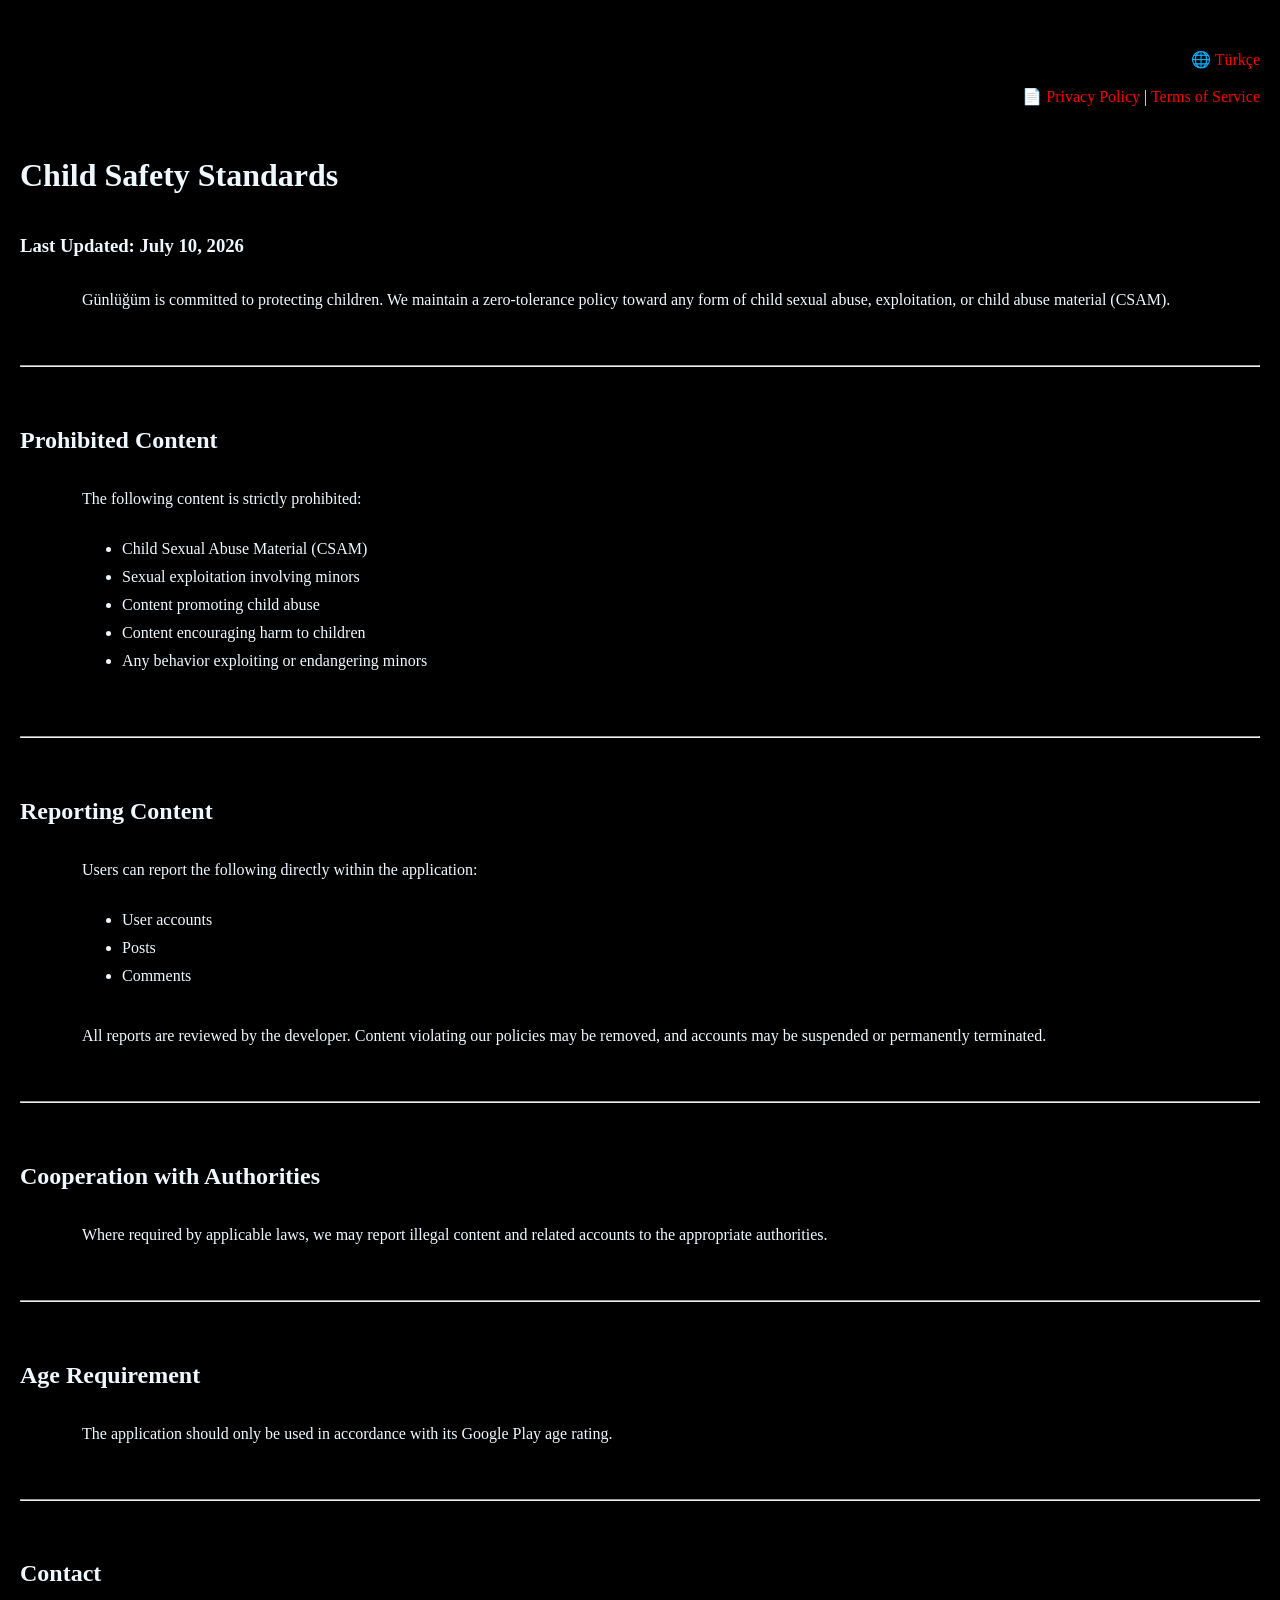
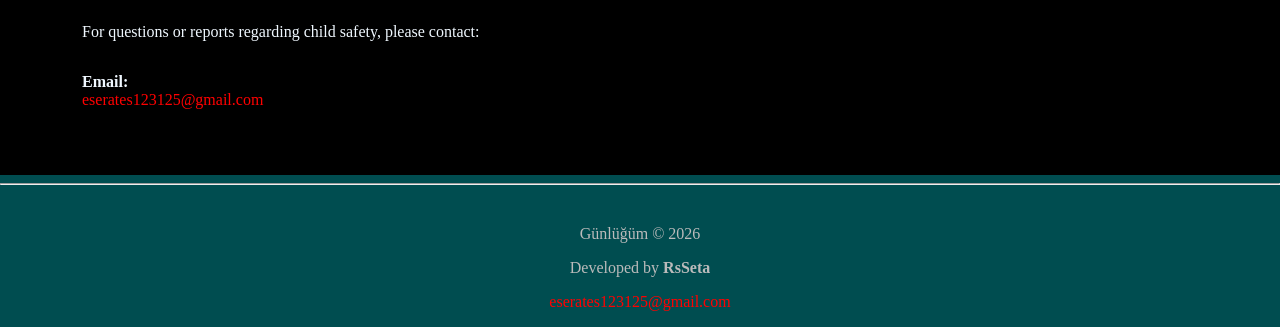
==== child-safety-en.html @ dbfee6cd "Child Safety & Footers" ====
<!DOCTYPE html>
<html lang="en">

<head>
    <meta charset="UTF-8">
    <meta name="viewport" content="width=device-width, initial-scale=1.0">
    <link rel="stylesheet" href="style.css">
    <link rel="icon" href="images/logo.png" type="image/x-icon">
    <title>Child Safety Standards - Günlüğüm</title>
</head>

<body>

<div class="privacy_background">

    <div style="text-align:right; margin-bottom:30px;">
        🌐 <a href="child-safety.html">Türkçe</a>
        <br><br>
        📄
        <a href="privacy-en.html">Privacy Policy</a> |
        <a href="terms-en.html">Terms of Service</a>
    </div>

    <h1>Child Safety Standards</h1>

    <h3>Last Updated: July 10, 2026</h3>

    <p>
        Günlüğüm is committed to protecting children.
        We maintain a zero-tolerance policy toward any form of child sexual
        abuse, exploitation, or child abuse material (CSAM).
    </p>

    <hr>

    <h2>Prohibited Content</h2>

    <p>The following content is strictly prohibited:</p>

    <ul>
        <li>Child Sexual Abuse Material (CSAM)</li>
        <li>Sexual exploitation involving minors</li>
        <li>Content promoting child abuse</li>
        <li>Content encouraging harm to children</li>
        <li>Any behavior exploiting or endangering minors</li>
    </ul>

    <hr>

    <h2>Reporting Content</h2>

    <p>
        Users can report the following directly within the application:
    </p>

    <ul>
        <li>User accounts</li>
        <li>Posts</li>
        <li>Comments</li>
    </ul>

    <p>
        All reports are reviewed by the developer.
        Content violating our policies may be removed, and accounts may be
        suspended or permanently terminated.
    </p>

    <hr>

    <h2>Cooperation with Authorities</h2>

    <p>
        Where required by applicable laws, we may report illegal content and
        related accounts to the appropriate authorities.
    </p>

    <hr>

    <h2>Age Requirement</h2>

    <p>
        The application should only be used in accordance with its Google Play
        age rating.
    </p>

    <hr>

    <h2>Contact</h2>

    <p>
        For questions or reports regarding child safety, please contact:
    </p>

    <p>
        <strong>Email:</strong><br>
        <a href="mailto:eserates123125@gmail.com">
            eserates123125@gmail.com
        </a>
    </p>

</div>

<footer>
    <hr>

<div style="text-align:center; margin-top:40px; color:#bbb;">

    <p>
        Günlüğüm © 2026
    </p>

    <p>
        Developed by <strong>RsSeta</strong>
    </p>

    <p>
        <a href="mailto:eserates123125@gmail.com">
            eserates123125@gmail.com
        </a>
    </p>

</div>
</footer>

</body>
</html>
---- style.css ----
html, body {
    margin: 0;
    padding: 0;
    box-sizing: border-box;
    scrollbar-width: none;
    color: aliceblue;
}

body{
    background-color: rgb(0, 77, 80);
}

/* --- NAV --- */

nav{
    width: 100%;
    display: flex;
    justify-content: space-around;
    position: fixed;
    top: 0;
    backdrop-filter: blur(2px);
    z-index: 10;
    background: rgba(255, 255, 255, 0.2);
    border: 1px solid rgba(255, 255, 255, 0.4);
    box-shadow: 0 8px 32px rgba(0, 0, 0, 0.25);
    backdrop-filter: blur(12px);
    -webkit-backdrop-filter: blur(12px);
}

nav a{
    text-decoration: none;
    color: rgba(255, 255, 255);
    font-size: 20px;
    padding: 20px;
    font-family:'Franklin Gothic Medium', 'Arial Narrow', Arial, sans-serif;
    cursor: pointer;
    transition: all 0.3s ease;
}


/* Container */

.container div{
    height: 100vh;
    width: 100vw;
}

/* --- Bir --- */
.bir{   
    background: linear-gradient(#067bbe, rgb(72, 137, 191));
    display: flex;
    justify-content: center;
    align-items: center;
}
/* Orta Div */
.bir .anadiv{
    display: flex;
    flex-direction: column;
    justify-content: center;
    align-items: center;
    gap: 20px;
    /* background-color: rgba(255, 0, 0, 0.100); */
    height: 40%;
    width: 30%;
    color: white;
    /* border-radius: 2%;
    box-shadow: 10px black;
    backdrop-filter: blur(10px);
    -webkit-backdrop-filter: blur(10px); */
}

.anadiv div {
    height: 60px;
    width: 60px;
    border-radius: 10px;
    display: flex;
    justify-content: center;
    align-items: center;
    font-size: larger;
    font-weight: bold;
    gap: 20px;
    width: 50%;
    font-size: large;
    cursor: pointer;
}

.anadiv .icon{
    font-size: 26px;
}

.anadiv .youtube{
    background-color: red;
    width: fit-content;
    height: 5%;
    
    padding: 20px;
    transition: all 0.3s ease;
}

.anadiv .instagram{
    background: linear-gradient(to right, #ff512f, #dd2476);
    width: fit-content;
    height: 5%;
    padding: 20px;
    transition: all 0.3s ease;
}

.anadiv .tiktok{
    background-color: black;
    width: fit-content;
    height: 5%;
    padding: 20px;
    transition: all 0.3s ease;
}

.anadiv .kick{
    background: rgb(0, 253, 97);
    color: black;
    width: fit-content;
    height: 5%;
    padding: 20px;
    transition: all 0.3s ease;
}

.youtube:hover, .instagram:hover, .tiktok:hover, .kick:hover {
    transform: scale(1.1);
}

/* --- iki --- */

.iki{
    background: linear-gradient(rgb(72, 137, 191), rgb(17, 91, 161));
    display: flex;
    justify-content: center;
}

.myDiary {
    width: 260px;
    border: 1px solid #ddd;
    border-radius: 12px;
    padding: 12px;
    box-sizing: border-box;
    text-align: center;
    overflow: hidden;
}

/* Başlık */
.myDiary p {
    margin: 0 0 10px;
    font-weight: 600;
}

/* Görsel alanı */
.myDiary img {
    width: 100%;
    height: 160px;
    object-fit: cover; /* taşanı keser */
    border-radius: 8px;
    display: block;
}

/* Buton */
.myDiary button {
    margin-top: 12px;
    width: 100%;
    padding: 10px;
    border: none;
    border-radius: 8px;
    background: #007bff;
    color: #fff;
    cursor: pointer;
    font-weight: 500;
    transition: all 0.3s ease-in-out;
}

.myDiary button:hover {
    background: #0056b3;
}

/* --- uc --- */

.uc{
    background: linear-gradient(rgb(17, 91, 161), #4210a0);
    display: flex;
    justify-content: center;
    align-items: center;
}

.privacy_background{
    background-color: black;
    min-height: 100vh;
    display: flex;
    flex-direction: column;
    left: 10px;
    margin: 0 auto;
    text-align: left;
    padding: 50px 20px;
}

.privacy_background p,
.privacy_background ul{
    margin-left: 5%;
}

.privacy_background li{
    margin-bottom: 10px;
}

.privacy_background hr{
    margin: 40px 0;
}

a{
    text-decoration: none;
    color: red;
}
@media (max-width: 768px) {
    .anadiv {
        
        font-size: smaller;
    }

    .anadiv div{
        gap: 15px;
    }
}
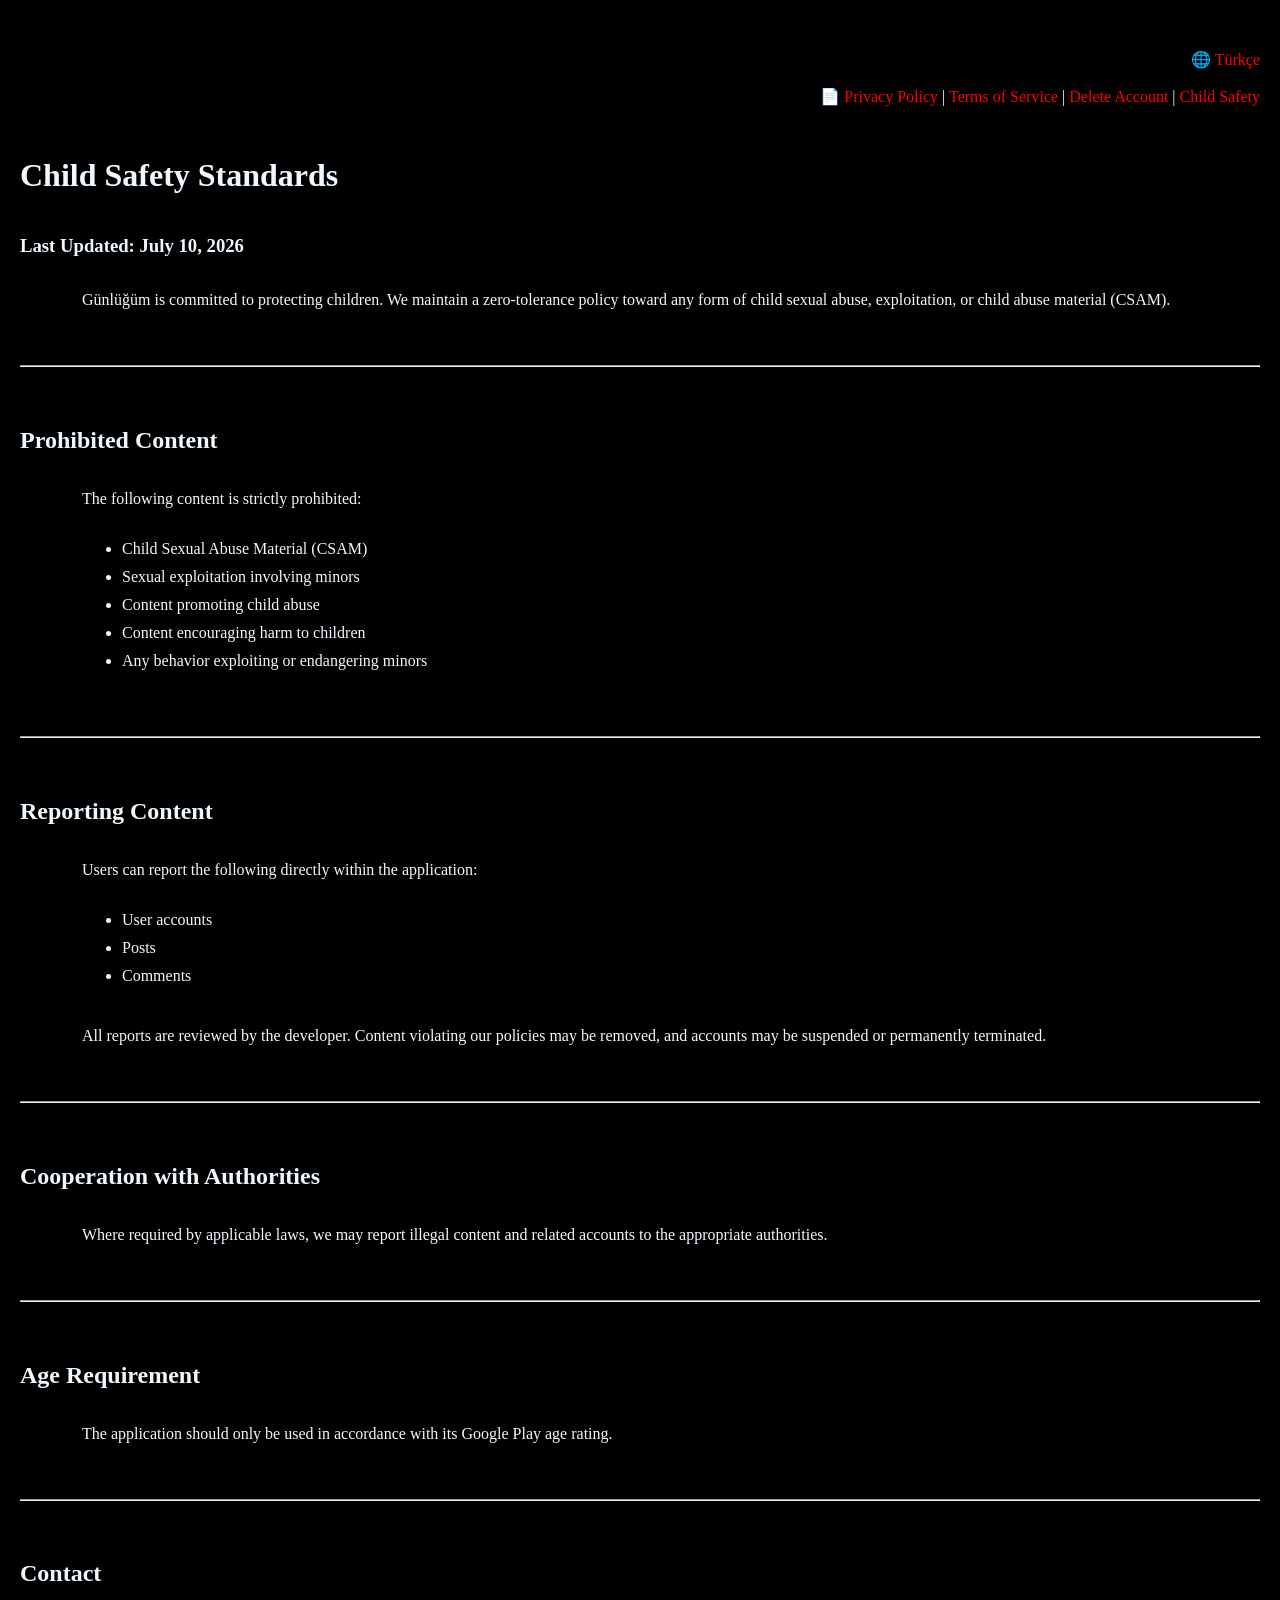
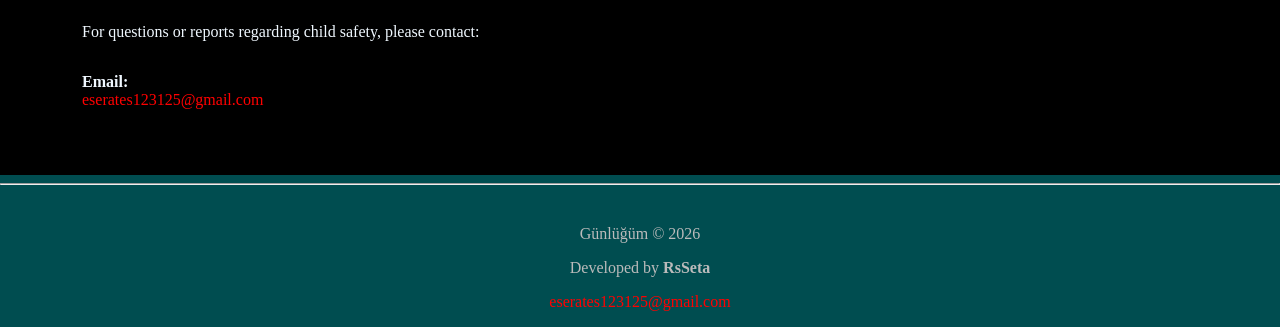
==== commit 8aa9e803: "New Navs" ====
--- a/child-safety-en.html
+++ b/child-safety-en.html
@@ -15,10 +15,14 @@
 
     <div style="text-align:right; margin-bottom:30px;">
         🌐 <a href="child-safety.html">Türkçe</a>
+
         <br><br>
+
         📄
         <a href="privacy-en.html">Privacy Policy</a> |
-        <a href="terms-en.html">Terms of Service</a>
+        <a href="terms-en.html">Terms of Service</a> |
+        <a href="delete-account-en.html">Delete Account</a> |
+        <a href="child-safety-en.html">Child Safety</a>
     </div>
 
     <h1>Child Safety Standards</h1>
